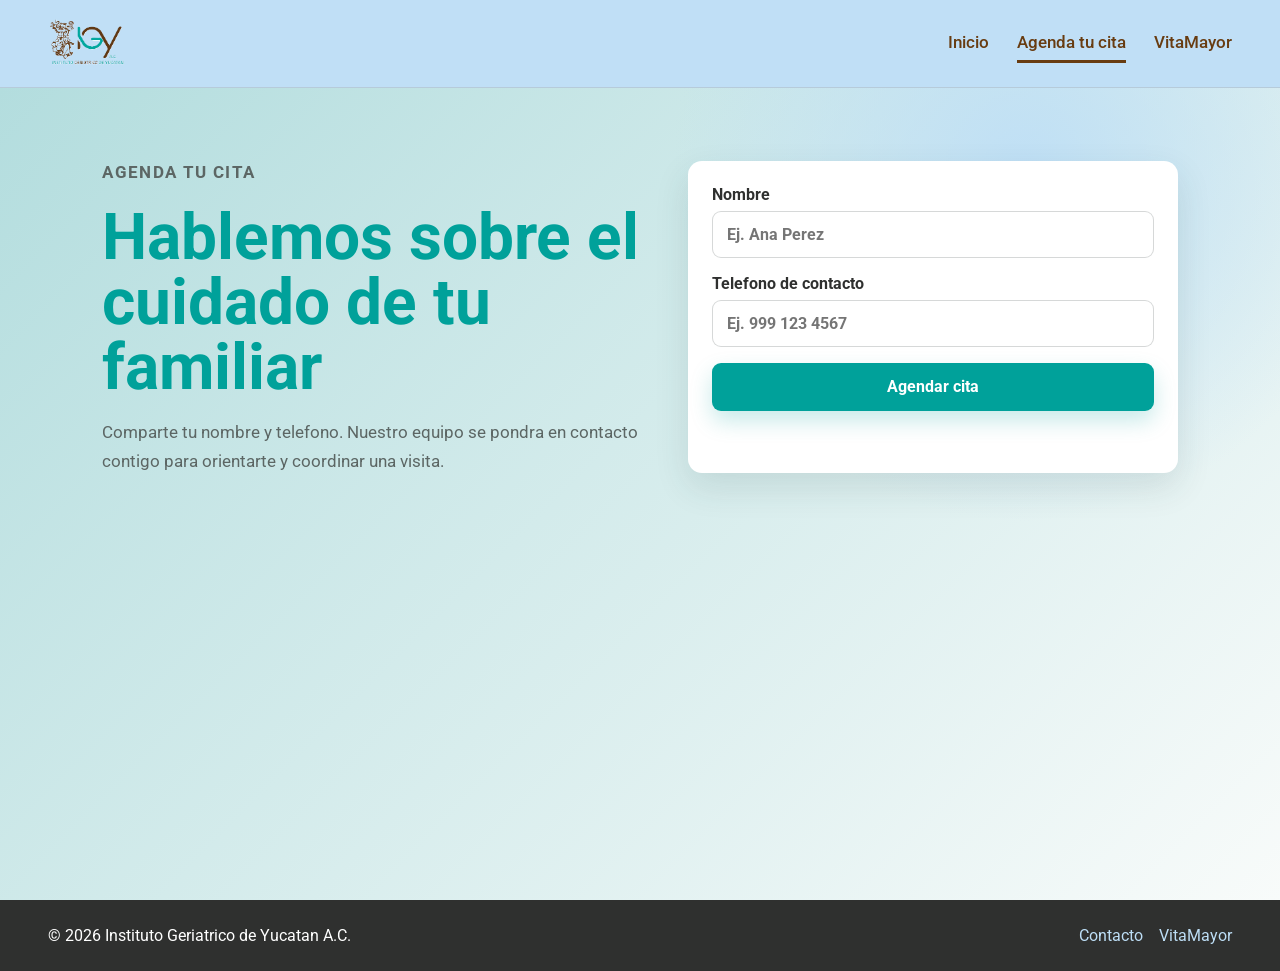
==== agenda.html @ 47db1faa "Add files via upload" ====
<!DOCTYPE html>
<html lang="es">

<head>
    <meta charset="UTF-8">
    <meta name="viewport" content="width=device-width, initial-scale=1.0">
    <title>Agenda tu cita - Instituto Geriatrico de Yucatan</title>
    <link rel="stylesheet" href="css/styles.css">
</head>

<body>
    <!-- HEADER: misma navegacion que la pagina principal -->
    <header class="site-header">
        <a class="brand" href="index.html" aria-label="Inicio IGY">
            <img src="img/Logos/LogPage.png" alt="Logo Instituto Geriatrico de Yucatan" class="brand-logo">
        </a>

        <nav class="main-nav" aria-label="Navegacion principal">
            <a href="index.html">Inicio</a>
            <a href="agenda.html" class="active">Agenda tu cita</a>
            <a href="https://vitamayor-demo.local" target="_blank" rel="noreferrer">VitaMayor</a>
        </nav>
    </header>

    <main class="agenda-page">
        <!-- AGENDA SIMPLE: formulario corto pedido por cliente -->
        <section class="agenda-hero">
            <div class="agenda-copy">
                <p class="eyebrow">Agenda tu cita</p>
                <h1>Hablemos sobre el cuidado de tu familiar</h1>
                <p>
                    Comparte tu nombre y telefono. Nuestro equipo se pondra en contacto contigo para orientarte y
                    coordinar una visita.
                </p>
            </div>

            <form class="appointment-card appointment-form" data-form-location="agenda">
                <label>
                    Nombre
                    <input type="text" name="nombre" placeholder="Ej. Ana Perez" required>
                </label>
                <label>
                    Telefono de contacto
                    <input type="tel" name="telefono" placeholder="Ej. 999 123 4567" required>
                </label>
                <button class="btn btn-primary" type="submit">Agendar cita</button>
                <p class="form-message" role="status" aria-live="polite"></p>
            </form>
        </section>
    </main>

    <footer class="site-footer">
        <p>&copy; 2026 Instituto Geriatrico de Yucatan A.C.</p>
        <div class="footer-links">
            <a href="index.html#contacto">Contacto</a>
            <a href="https://vitamayor-demo.local" target="_blank" rel="noreferrer">VitaMayor</a>
        </div>
    </footer>

    <script src="js/main.js"></script>
</body>

</html>
---- css/styles.css ----
/* ==========================================================================
   BASE VISUAL
   Variables principales de marca y reset general del sitio.
   ========================================================================== */
@import url('https://fonts.googleapis.com/css2?family=Outfit:wght@400;500;700&family=Roboto:wght@400;500;700&display=swap');

:root {
  --primary-teal: #00A19A;
  --primary-brown: #683C11;
  --secondary-light-blue: #BDDEF6;
  --secondary-mint: #B3DDDE;
  --soft-cream: #F8FBFA;
  --soft-green: #E7F5F3;
  --text-dark: #2F302F;
  --text-muted: #5C6664;
  --bg-white: #FFFFFF;
  --shadow-soft: 0 14px 35px rgba(31, 67, 65, 0.12);
  --radius: 14px;
}

* {
  box-sizing: border-box;
  margin: 0;
  padding: 0;
}

html {
  scroll-behavior: smooth;
}

body {
  background: var(--soft-cream);
  color: var(--text-dark);
  font-family: 'Neo Sans Pro', 'Roboto', 'Outfit', sans-serif;
}

img {
  display: block;
  max-width: 100%;
}

a {
  color: inherit;
}

/* ==========================================================================
   HEADER
   Navegacion simple: Inicio, Agenda tu cita y enlace externo VitaMayor.
   ========================================================================== */
.site-header {
  align-items: center;
  background: rgba(189, 222, 246, 0.94);
  border-bottom: 1px solid rgba(104, 60, 17, 0.12);
  display: flex;
  justify-content: space-between;
  min-height: 88px;
  padding: 12px 48px;
  position: sticky;
  top: 0;
  z-index: 20;
}

.brand {
  align-items: center;
  display: inline-flex;
  text-decoration: none;
}

.brand-logo {
  height: 62px;
  object-fit: contain;
  width: auto;
}

.main-nav {
  align-items: center;
  display: flex;
  gap: 28px;
}

.main-nav a {
  border-bottom: 3px solid transparent;
  color: var(--primary-brown);
  font-size: 1.05rem;
  font-weight: 500;
  padding: 8px 0;
  text-decoration: none;
}

.main-nav a:hover,
.main-nav a.active {
  border-bottom-color: var(--primary-brown);
}

/* ==========================================================================
   BOTONES Y ETIQUETAS
   Acciones principales y textos pequenos de seccion.
   ========================================================================== */
.btn {
  align-items: center;
  border: 0;
  border-radius: 9px;
  cursor: pointer;
  display: inline-flex;
  font: inherit;
  font-weight: 700;
  justify-content: center;
  min-height: 48px;
  padding: 13px 22px;
  text-decoration: none;
  transition: transform 0.18s ease, filter 0.18s ease, box-shadow 0.18s ease;
}

.btn:hover {
  filter: brightness(0.96);
  transform: translateY(-2px);
}

.btn:disabled {
  cursor: not-allowed;
  opacity: 0.7;
  transform: none;
}

.btn-primary {
  background: var(--primary-teal);
  box-shadow: 0 10px 22px rgba(0, 161, 154, 0.22);
  color: var(--bg-white);
}

.btn-secondary {
  background: var(--secondary-light-blue);
  color: var(--primary-brown);
}

.eyebrow {
  color: var(--primary-brown);
  font-size: 0.82rem;
  font-weight: 700;
  letter-spacing: 0.08em;
  text-transform: uppercase;
}

/* ==========================================================================
   HERO
   Primera impresion de la pagina: mensaje corto + imagen grande.
   ========================================================================== */
.hero-section {
  align-items: center;
  background:
    radial-gradient(circle at 12% 16%, rgba(255, 255, 255, 0.95), transparent 26%),
    linear-gradient(135deg, var(--secondary-mint), var(--secondary-light-blue));
  display: grid;
  gap: 38px;
  grid-template-columns: 1fr 1fr;
  min-height: 560px;
  padding: 64px max(34px, 8vw);
}

.hero-copy {
  display: grid;
  gap: 20px;
  max-width: 590px;
}

.hero-copy h1,
.agenda-copy h1 {
  color: var(--primary-teal);
  font-size: clamp(2.15rem, 5vw, 4.4rem);
  line-height: 1.02;
}

.hero-copy p,
.agenda-copy p,
.section-block p {
  color: var(--text-muted);
  font-size: 1.05rem;
  line-height: 1.7;
}

.hero-actions {
  display: flex;
  flex-wrap: wrap;
  gap: 14px;
}

.hero-media {
  background: var(--bg-white);
  border: 1px solid rgba(0, 161, 154, 0.12);
  border-radius: 24px;
  box-shadow: var(--shadow-soft);
  overflow: hidden;
  position: relative;
}

.hero-photo {
  aspect-ratio: 4 / 3;
  height: 100%;
  object-fit: cover;
  width: 100%;
}

.hero-media-caption {
  background: rgba(255, 255, 255, 0.92);
  border-radius: 14px;
  bottom: 18px;
  box-shadow: var(--shadow-soft);
  display: grid;
  gap: 4px;
  left: 18px;
  max-width: calc(100% - 36px);
  padding: 14px 16px;
  position: absolute;
}

.hero-media-caption span {
  color: var(--text-muted);
  font-size: 0.92rem;
}

/* ==========================================================================
   SECCIONES DE CONTENIDO
   Bloques sintetizados: quien somos, servicios, historia, instalaciones.
   ========================================================================== */
.section-block {
  margin: 0 auto;
  max-width: 1160px;
  padding: 64px 28px;
}

.section-heading {
  display: grid;
  gap: 10px;
  margin-bottom: 30px;
}

.section-heading.center {
  margin-left: auto;
  margin-right: auto;
  max-width: 720px;
  text-align: center;
}

.section-heading h2,
.story-section h2,
.agenda-preview h2,
.contact-section h2 {
  color: var(--primary-teal);
  font-size: clamp(1.85rem, 4vw, 3rem);
  line-height: 1.1;
}

.intro-grid {
  align-items: center;
  display: grid;
  gap: 36px;
  grid-template-columns: 0.8fr 1.2fr;
}

.service-grid {
  display: grid;
  gap: 22px;
  grid-template-columns: repeat(3, 1fr);
}

.service-card {
  background: var(--bg-white);
  border-radius: var(--radius);
  box-shadow: var(--shadow-soft);
  overflow: hidden;
}

.service-card img {
  aspect-ratio: 4 / 3;
  object-fit: cover;
  width: 100%;
}

.service-card div {
  display: grid;
  gap: 8px;
  padding: 20px;
}

.service-card h3,
.identity-band h3 {
  color: var(--primary-brown);
  font-size: 1.18rem;
}

.care-list {
  display: flex;
  flex-wrap: wrap;
  gap: 10px;
  justify-content: center;
  margin-top: 28px;
}

.care-list span {
  background: var(--soft-green);
  border: 1px solid rgba(0, 161, 154, 0.18);
  border-radius: 999px;
  color: var(--primary-teal);
  font-weight: 700;
  padding: 10px 14px;
}

.identity-band {
  display: grid;
  gap: 18px;
  grid-template-columns: repeat(3, 1fr);
}

.identity-band article {
  background: linear-gradient(145deg, var(--secondary-light-blue), var(--soft-green));
  border-radius: var(--radius);
  box-shadow: var(--shadow-soft);
  display: grid;
  gap: 10px;
  padding: 24px;
}

.story-section,
.contact-section,
.agenda-preview {
  align-items: center;
  display: grid;
  gap: 34px;
  grid-template-columns: 1fr 1fr;
}

.story-section img,
.gallery-grid img {
  border-radius: var(--radius);
  box-shadow: var(--shadow-soft);
  height: 100%;
  object-fit: cover;
  width: 100%;
}

.gallery-grid {
  display: grid;
  gap: 18px;
  grid-template-columns: 1.2fr 1fr 1fr;
}

.gallery-grid img {
  aspect-ratio: 4 / 3;
}

/* ==========================================================================
   AGENDA SIMPLE
   Formulario corto para prospectos. El backend recibe nombre y telefono.
   ========================================================================== */
.agenda-preview {
  background: linear-gradient(135deg, var(--soft-green), var(--secondary-light-blue));
  border-radius: 24px;
  box-shadow: var(--shadow-soft);
  margin-bottom: 64px;
  padding: 42px;
}

.appointment-form,
.appointment-card {
  background: var(--bg-white);
  border-radius: var(--radius);
  box-shadow: var(--shadow-soft);
  display: grid;
  gap: 16px;
  padding: 24px;
}

.appointment-form label {
  color: var(--text-dark);
  display: grid;
  font-weight: 700;
  gap: 7px;
}

.appointment-form input {
  border: 1.5px solid rgba(92, 102, 100, 0.25);
  border-radius: 9px;
  color: var(--text-dark);
  font: inherit;
  padding: 13px 14px;
}

.appointment-form input:focus {
  border-color: var(--primary-teal);
  box-shadow: 0 0 0 3px rgba(0, 161, 154, 0.14);
  outline: none;
}

.form-message {
  color: var(--text-muted);
  font-weight: 700;
  min-height: 22px;
}

.form-message.success {
  color: var(--primary-teal);
}

.form-message.error {
  color: #B91C1C;
}

.form-message.loading {
  color: var(--primary-brown);
}

.agenda-page {
  background:
    radial-gradient(circle at 80% 10%, rgba(189, 222, 246, 0.9), transparent 28%),
    linear-gradient(135deg, var(--secondary-mint), var(--soft-cream));
  min-height: calc(100vh - 88px);
  padding: 70px max(26px, 8vw);
}

.agenda-hero {
  align-items: center;
  display: grid;
  gap: 42px;
  grid-template-columns: 1fr 0.9fr;
  margin: 0 auto;
  max-width: 1080px;
}

.agenda-copy {
  display: grid;
  gap: 18px;
}

/* ==========================================================================
   CONTACTO Y FOOTER
   Cierre de confianza con datos reales y mapa.
   ========================================================================== */
.contact-section {
  align-items: stretch;
}

.contact-list {
  color: var(--text-muted);
  display: grid;
  gap: 12px;
  line-height: 1.6;
  list-style: none;
  margin-top: 20px;
}

.contact-list strong {
  color: var(--text-dark);
}

.contact-section iframe {
  border: 0;
  border-radius: var(--radius);
  box-shadow: var(--shadow-soft);
  min-height: 320px;
  width: 100%;
}

.site-footer {
  align-items: center;
  background: var(--text-dark);
  color: var(--bg-white);
  display: flex;
  justify-content: space-between;
  padding: 26px 48px;
}

.footer-links {
  display: flex;
  gap: 16px;
}

.footer-links a {
  color: var(--secondary-light-blue);
  text-decoration: none;
}

.redirect-page {
  display: grid;
  gap: 14px;
  margin: 80px auto;
  max-width: 640px;
  padding: 24px;
}

/* ==========================================================================
   RESPONSIVE
   Ajustes para tablet y movil.
   ========================================================================== */
@media (max-width: 860px) {
  .site-header {
    align-items: flex-start;
    flex-direction: column;
    gap: 12px;
    padding: 14px 24px;
    position: static;
  }

  .main-nav {
    flex-wrap: wrap;
    gap: 18px;
  }

  .hero-section,
  .intro-grid,
  .story-section,
  .contact-section,
  .agenda-preview,
  .agenda-hero {
    grid-template-columns: 1fr;
  }

  .service-grid,
  .identity-band,
  .gallery-grid {
    grid-template-columns: 1fr;
  }

  .hero-section {
    padding: 44px 22px;
  }

  .section-block {
    padding: 44px 22px;
  }

  .agenda-preview {
    border-radius: 0;
    margin-bottom: 0;
  }

  .site-footer {
    align-items: flex-start;
    flex-direction: column;
    gap: 14px;
    padding: 26px 24px;
  }
}
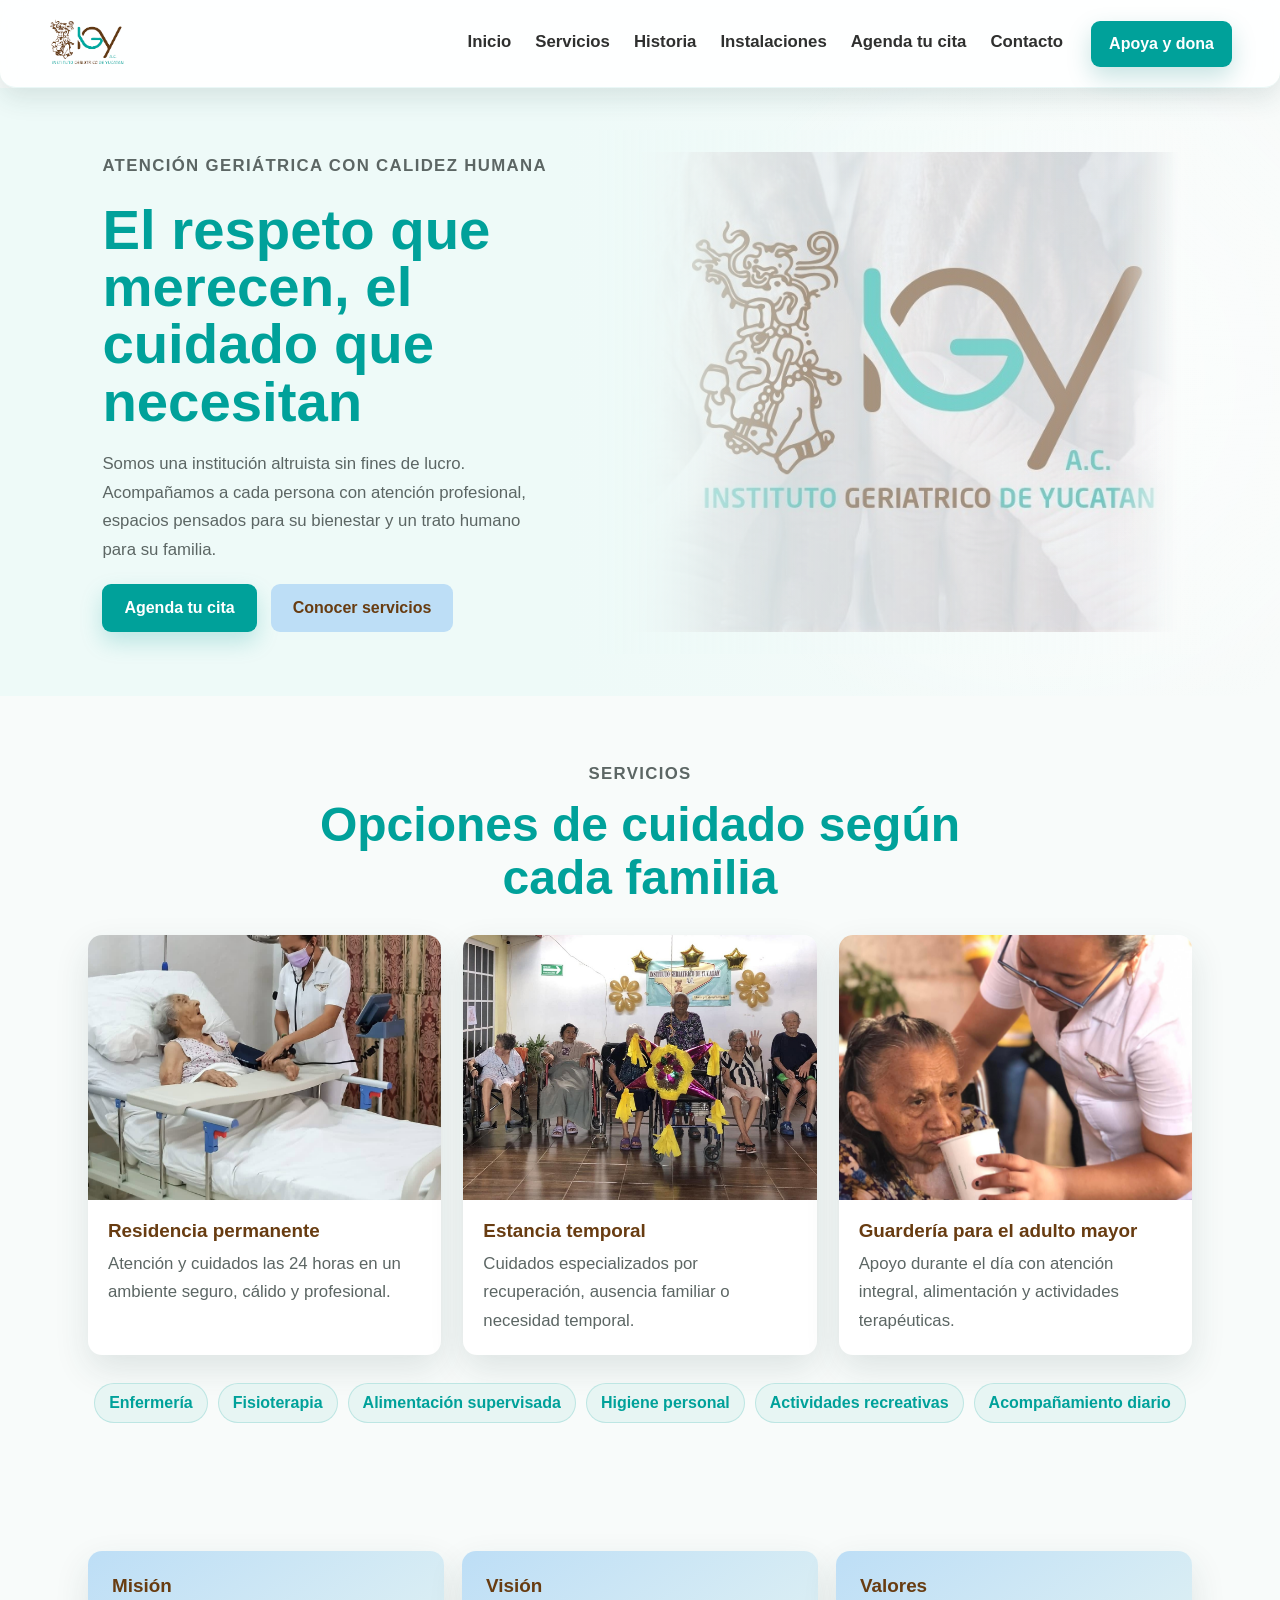
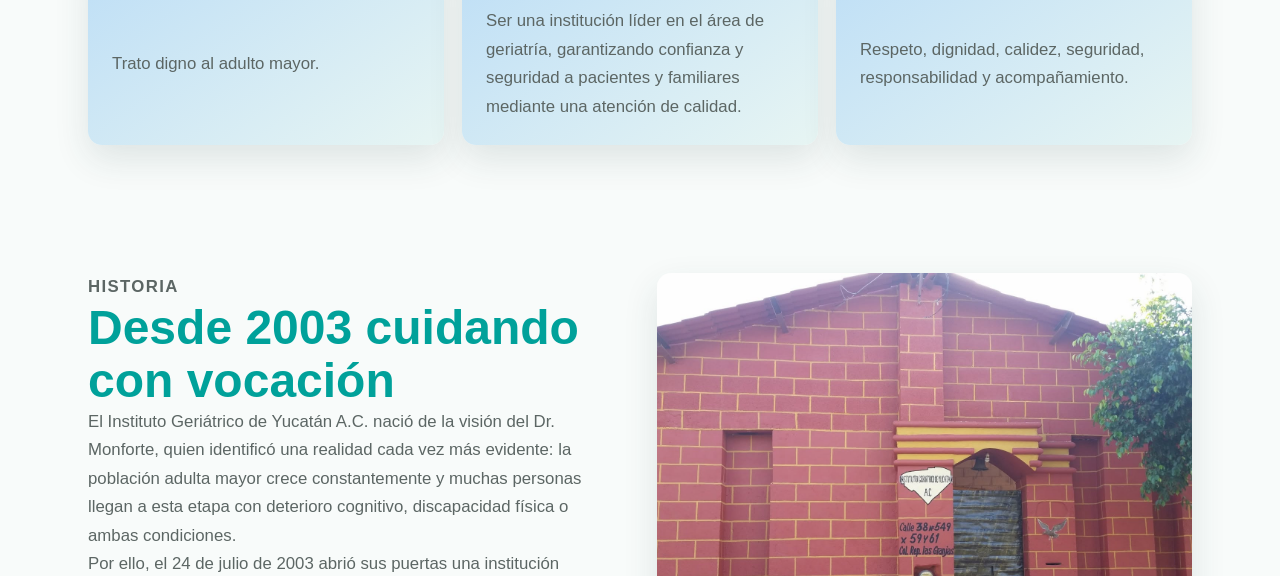
==== commit 89095bf6: "Add files via upload" ====
--- a/agenda.html
+++ b/agenda.html
@@ -1,63 +1,19 @@
 <!DOCTYPE html>
-<html lang="es">
+<html lang="es-MX">
 
 <head>
     <meta charset="UTF-8">
     <meta name="viewport" content="width=device-width, initial-scale=1.0">
-    <title>Agenda tu cita - Instituto Geriatrico de Yucatan</title>
+    <meta http-equiv="refresh" content="0; url=index.html#agenda">
+    <title>Agenda tu cita - Instituto Geriátrico de Yucatán</title>
     <link rel="stylesheet" href="css/styles.css">
 </head>
 
 <body>
-    <!-- HEADER: misma navegacion que la pagina principal -->
-    <header class="site-header">
-        <a class="brand" href="index.html" aria-label="Inicio IGY">
-            <img src="img/Logos/LogPage.png" alt="Logo Instituto Geriatrico de Yucatan" class="brand-logo">
-        </a>
-
-        <nav class="main-nav" aria-label="Navegacion principal">
-            <a href="index.html">Inicio</a>
-            <a href="agenda.html" class="active">Agenda tu cita</a>
-            <a href="https://vitamayor-demo.local" target="_blank" rel="noreferrer">VitaMayor</a>
-        </nav>
-    </header>
-
-    <main class="agenda-page">
-        <!-- AGENDA SIMPLE: formulario corto pedido por cliente -->
-        <section class="agenda-hero">
-            <div class="agenda-copy">
-                <p class="eyebrow">Agenda tu cita</p>
-                <h1>Hablemos sobre el cuidado de tu familiar</h1>
-                <p>
-                    Comparte tu nombre y telefono. Nuestro equipo se pondra en contacto contigo para orientarte y
-                    coordinar una visita.
-                </p>
-            </div>
-
-            <form class="appointment-card appointment-form" data-form-location="agenda">
-                <label>
-                    Nombre
-                    <input type="text" name="nombre" placeholder="Ej. Ana Perez" required>
-                </label>
-                <label>
-                    Telefono de contacto
-                    <input type="tel" name="telefono" placeholder="Ej. 999 123 4567" required>
-                </label>
-                <button class="btn btn-primary" type="submit">Agendar cita</button>
-                <p class="form-message" role="status" aria-live="polite"></p>
-            </form>
-        </section>
+    <main class="redirect-page">
+        <h1>Agenda tu cita ahora vive en Inicio</h1>
+        <p>Si no eres redirigido automáticamente, entra a <a href="index.html#agenda">Agenda tu cita</a>.</p>
     </main>
-
-    <footer class="site-footer">
-        <p>&copy; 2026 Instituto Geriatrico de Yucatan A.C.</p>
-        <div class="footer-links">
-            <a href="index.html#contacto">Contacto</a>
-            <a href="https://vitamayor-demo.local" target="_blank" rel="noreferrer">VitaMayor</a>
-        </div>
-    </footer>
-
-    <script src="js/main.js"></script>
 </body>
 
 </html>
--- a/css/styles.css
+++ b/css/styles.css
@@ -28,12 +28,20 @@
   scroll-behavior: smooth;
 }
 
+main section {
+  scroll-margin-top: 108px;
+}
+
 body {
   background: var(--soft-cream);
   color: var(--text-dark);
   font-family: 'Neo Sans Pro', 'Roboto', 'Outfit', sans-serif;
 }
 
+body.modal-open {
+  overflow: hidden;
+}
+
 img {
   display: block;
   max-width: 100%;
@@ -45,13 +53,17 @@
 
 /* ==========================================================================
    HEADER
-   Navegacion simple: Inicio, Agenda tu cita y enlace externo VitaMayor.
+   Navegación simple: Inicio y Agenda tu cita.
    ========================================================================== */
 .site-header {
   align-items: center;
-  background: rgba(189, 222, 246, 0.94);
-  border-bottom: 1px solid rgba(104, 60, 17, 0.12);
+  background: rgba(255, 255, 255, 0.84);
+  border-bottom: 1px solid rgba(0, 161, 154, 0.08);
+  border-radius: 0 0 16px 16px;
+  box-shadow: 0 10px 26px rgba(31, 67, 65, 0.12);
+  backdrop-filter: blur(16px);
   display: flex;
+  gap: 28px;
   justify-content: space-between;
   min-height: 88px;
   padding: 12px 48px;
@@ -75,26 +87,40 @@
 .main-nav {
   align-items: center;
   display: flex;
-  gap: 28px;
+  flex: 1;
+  gap: 24px;
+  justify-content: flex-end;
 }
 
 .main-nav a {
   border-bottom: 3px solid transparent;
-  color: var(--primary-brown);
+  color: var(--text-dark);
   font-size: 1.05rem;
-  font-weight: 500;
+  font-weight: 700;
   padding: 8px 0;
   text-decoration: none;
 }
 
-.main-nav a:hover,
-.main-nav a.active {
-  border-bottom-color: var(--primary-brown);
+.main-nav a:hover {
+  border-bottom-color: var(--primary-teal);
+  color: var(--primary-teal);
+}
+
+.donation-button {
+  background: var(--primary-teal);
+  border-radius: 9px;
+  box-shadow: 0 10px 24px rgba(0, 128, 122, 0.22);
+  color: var(--bg-white);
+  font-weight: 700;
+  min-width: 128px;
+  padding: 14px 18px;
+  text-align: center;
+  text-decoration: none;
 }
 
 /* ==========================================================================
    BOTONES Y ETIQUETAS
-   Acciones principales y textos pequenos de seccion.
+   Acciones principales y textos pequeños de sección.
    ========================================================================== */
 .btn {
   align-items: center;
@@ -143,30 +169,34 @@
 
 /* ==========================================================================
    HERO
-   Primera impresion de la pagina: mensaje corto + imagen grande.
+   Primera impresión de la página: mensaje corto + imagen grande.
    ========================================================================== */
 .hero-section {
   align-items: center;
   background:
-    radial-gradient(circle at 12% 16%, rgba(255, 255, 255, 0.95), transparent 26%),
-    linear-gradient(135deg, var(--secondary-mint), var(--secondary-light-blue));
-  display: grid;
-  gap: 38px;
-  grid-template-columns: 1fr 1fr;
-  min-height: 560px;
+    radial-gradient(circle at 82% 48%, rgba(255, 255, 255, 0.75), transparent 34%),
+    linear-gradient(90deg, #eefaf8 0%, #eefaf8 44%, #f8fbfa 100%);
+  display: grid;
+  gap: clamp(24px, 5vw, 68px);
+  grid-template-columns: minmax(0, 0.9fr) minmax(320px, 1.1fr);
+  min-height: 600px;
   padding: 64px max(34px, 8vw);
+  overflow: hidden;
+  position: relative;
 }
 
 .hero-copy {
   display: grid;
   gap: 20px;
-  max-width: 590px;
+  max-width: 520px;
+  position: relative;
+  z-index: 1;
 }
 
 .hero-copy h1,
 .agenda-copy h1 {
   color: var(--primary-teal);
-  font-size: clamp(2.15rem, 5vw, 4.4rem);
+  font-size: clamp(2.15rem, 4.4vw, 3.95rem);
   line-height: 1.02;
 }
 
@@ -185,42 +215,36 @@
 }
 
 .hero-media {
-  background: var(--bg-white);
-  border: 1px solid rgba(0, 161, 154, 0.12);
-  border-radius: 24px;
-  box-shadow: var(--shadow-soft);
-  overflow: hidden;
+  align-self: stretch;
+  min-height: 420px;
   position: relative;
 }
 
-.hero-photo {
-  aspect-ratio: 4 / 3;
+.hero-media::before {
+  background:
+    linear-gradient(90deg, rgba(238, 250, 248, 0.98), rgba(238, 250, 248, 0.28) 34%, rgba(255, 255, 255, 0.08)),
+    radial-gradient(circle at 78% 45%, rgba(255, 255, 255, 0.16), transparent 42%);
+  content: "";
+  inset: -22px;
+  pointer-events: none;
+  position: absolute;
+  z-index: 1;
+}
+
+.hero-media img {
   height: 100%;
+  min-height: 420px;
   object-fit: cover;
+  object-position: center;
+  opacity: 0.72;
   width: 100%;
-}
-
-.hero-media-caption {
-  background: rgba(255, 255, 255, 0.92);
-  border-radius: 14px;
-  bottom: 18px;
-  box-shadow: var(--shadow-soft);
-  display: grid;
-  gap: 4px;
-  left: 18px;
-  max-width: calc(100% - 36px);
-  padding: 14px 16px;
-  position: absolute;
-}
-
-.hero-media-caption span {
-  color: var(--text-muted);
-  font-size: 0.92rem;
+  -webkit-mask-image: linear-gradient(90deg, transparent 0%, #000 16%, #000 88%, transparent 100%);
+  mask-image: linear-gradient(90deg, transparent 0%, #000 16%, #000 88%, transparent 100%);
 }
 
 /* ==========================================================================
    SECCIONES DE CONTENIDO
-   Bloques sintetizados: quien somos, servicios, historia, instalaciones.
+   Bloques sintetizados: servicios, historia, instalaciones.
    ========================================================================== */
 .section-block {
   margin: 0 auto;
@@ -250,13 +274,6 @@
   line-height: 1.1;
 }
 
-.intro-grid {
-  align-items: center;
-  display: grid;
-  gap: 36px;
-  grid-template-columns: 0.8fr 1.2fr;
-}
-
 .service-grid {
   display: grid;
   gap: 22px;
@@ -329,8 +346,7 @@
   grid-template-columns: 1fr 1fr;
 }
 
-.story-section img,
-.gallery-grid img {
+.story-section img {
   border-radius: var(--radius);
   box-shadow: var(--shadow-soft);
   height: 100%;
@@ -338,19 +354,206 @@
   width: 100%;
 }
 
+.story-open {
+  margin-top: 18px;
+}
+
+.story-modal[hidden] {
+  display: none;
+}
+
+.story-modal {
+  align-items: center;
+  display: grid;
+  inset: 0;
+  padding: clamp(18px, 4vw, 48px);
+  position: fixed;
+  z-index: 100;
+}
+
+.story-modal-backdrop {
+  background: rgba(19, 35, 37, 0.72);
+  border: 0;
+  cursor: pointer;
+  inset: 0;
+  position: absolute;
+}
+
+.story-modal-panel {
+  background: var(--bg-white);
+  border-radius: 24px;
+  box-shadow: 0 24px 80px rgba(0, 0, 0, 0.28);
+  display: grid;
+  grid-template-columns: 0.9fr 1.1fr;
+  margin: 0 auto;
+  max-height: min(86vh, 820px);
+  max-width: 1180px;
+  overflow: hidden;
+  position: relative;
+  width: 100%;
+}
+
+.story-modal-media {
+  animation: storyImageIn 0.42s ease both;
+  background: var(--secondary-mint);
+  min-height: 560px;
+}
+
+.story-modal-media img {
+  height: 100%;
+  object-fit: cover;
+  width: 100%;
+}
+
+.story-modal-content {
+  animation: storyTextIn 0.42s ease 0.08s both;
+  display: grid;
+  gap: 14px;
+  max-height: min(86vh, 820px);
+  overflow: auto;
+  padding: clamp(24px, 4vw, 44px);
+}
+
+.story-modal-content h2 {
+  color: var(--primary-teal);
+  font-size: clamp(1.7rem, 3vw, 2.8rem);
+  line-height: 1.08;
+}
+
+.story-modal-text {
+  display: grid;
+  gap: 14px;
+  text-align: justify;
+  hyphens: auto;
+}
+
+.story-modal:not([hidden]) .story-modal-text p {
+  animation: storyParagraphIn 0.9s cubic-bezier(0.2, 0.8, 0.2, 1) both;
+}
+
+.story-modal:not([hidden]) .story-modal-text p:nth-child(1) {
+  animation-delay: 0.24s;
+}
+
+.story-modal:not([hidden]) .story-modal-text p:nth-child(2) {
+  animation-delay: 0.42s;
+}
+
+.story-modal:not([hidden]) .story-modal-text p:nth-child(3) {
+  animation-delay: 0.6s;
+}
+
+.story-modal:not([hidden]) .story-modal-text p:nth-child(4) {
+  animation-delay: 0.78s;
+}
+
+.story-modal:not([hidden]) .story-modal-text p:nth-child(5) {
+  animation-delay: 0.96s;
+}
+
+.story-back {
+  align-items: center;
+  background: var(--secondary-light-blue);
+  border: 0;
+  border-radius: 9px;
+  color: var(--primary-brown);
+  cursor: pointer;
+  display: inline-flex;
+  font: inherit;
+  font-weight: 700;
+  justify-self: start;
+  min-height: 44px;
+  padding: 10px 16px;
+}
+
+@keyframes storyImageIn {
+  from {
+    opacity: 0;
+    transform: translateX(90px) scale(0.96);
+  }
+
+  to {
+    opacity: 1;
+    transform: translateX(0) scale(1);
+  }
+}
+
+@keyframes storyTextIn {
+  from {
+    opacity: 0;
+    transform: translateX(70px);
+  }
+
+  to {
+    opacity: 1;
+    transform: translateX(0);
+  }
+}
+
+@keyframes storyParagraphIn {
+  from {
+    clip-path: inset(0 0 100% 0);
+    opacity: 0;
+    transform: translateY(18px);
+  }
+
+  to {
+    clip-path: inset(0 0 0 0);
+    opacity: 1;
+    transform: translateY(0);
+  }
+}
+
+.reveal-ready {
+  opacity: 0;
+  transform: translateY(26px);
+  transition: opacity 0.72s ease, transform 0.72s ease;
+}
+
+.reveal-ready.is-visible {
+  opacity: 1;
+  transform: translateY(0);
+}
+
+.service-card.reveal-ready,
+.gallery-card.reveal-ready,
+.identity-band article.reveal-ready {
+  transition-delay: var(--reveal-delay, 0ms);
+}
+
 .gallery-grid {
   display: grid;
   gap: 18px;
-  grid-template-columns: 1.2fr 1fr 1fr;
-}
-
-.gallery-grid img {
+  grid-template-columns: repeat(3, 1fr);
+}
+
+.gallery-card {
+  background: var(--bg-white);
+  border-radius: var(--radius);
+  box-shadow: var(--shadow-soft);
+  overflow: hidden;
+}
+
+.gallery-card img {
   aspect-ratio: 4 / 3;
+  object-fit: cover;
+  width: 100%;
+}
+
+.gallery-card figcaption {
+  display: grid;
+  gap: 8px;
+  padding: 18px;
+}
+
+.gallery-card h3 {
+  color: var(--primary-brown);
+  font-size: 1.08rem;
 }
 
 /* ==========================================================================
    AGENDA SIMPLE
-   Formulario corto para prospectos. El backend recibe nombre y telefono.
+   Formulario corto para prospectos. El backend recibe nombre y teléfono.
    ========================================================================== */
 .agenda-preview {
   background: linear-gradient(135deg, var(--soft-green), var(--secondary-light-blue));
@@ -465,8 +668,19 @@
   background: var(--text-dark);
   color: var(--bg-white);
   display: flex;
+  gap: 18px;
   justify-content: space-between;
   padding: 26px 48px;
+}
+
+.site-footer p {
+  margin: 0;
+}
+
+.footer-schedule {
+  color: var(--secondary-light-blue);
+  font-weight: 700;
+  text-align: center;
 }
 
 .footer-links {
@@ -489,7 +703,7 @@
 
 /* ==========================================================================
    RESPONSIVE
-   Ajustes para tablet y movil.
+   Ajustes para tablet y móvil.
    ========================================================================== */
 @media (max-width: 860px) {
   .site-header {
@@ -503,10 +717,14 @@
   .main-nav {
     flex-wrap: wrap;
     gap: 18px;
+    justify-content: flex-start;
+  }
+
+  .donation-button {
+    min-width: auto;
   }
 
   .hero-section,
-  .intro-grid,
   .story-section,
   .contact-section,
   .agenda-preview,
@@ -521,7 +739,20 @@
   }
 
   .hero-section {
+    background:
+      linear-gradient(180deg, #eefaf8 0%, #f8fbfa 100%);
+    gap: 20px;
+    grid-template-columns: 1fr;
+    min-height: 520px;
     padding: 44px 22px;
+  }
+
+  .hero-media {
+    min-height: 260px;
+  }
+
+  .hero-media img {
+    min-height: 260px;
   }
 
   .section-block {
@@ -531,6 +762,19 @@
   .agenda-preview {
     border-radius: 0;
     margin-bottom: 0;
+  }
+
+  .story-modal-panel {
+    grid-template-columns: 1fr;
+    max-height: 90vh;
+  }
+
+  .story-modal-media {
+    min-height: 230px;
+  }
+
+  .story-modal-content {
+    max-height: calc(90vh - 230px);
   }
 
   .site-footer {
@@ -540,3 +784,23 @@
     padding: 26px 24px;
   }
 }
+
+@media (prefers-reduced-motion: reduce) {
+  html {
+    scroll-behavior: auto;
+  }
+
+  *,
+  *::before,
+  *::after {
+    animation-duration: 0.01ms !important;
+    animation-iteration-count: 1 !important;
+    scroll-behavior: auto !important;
+    transition-duration: 0.01ms !important;
+  }
+
+  .reveal-ready {
+    opacity: 1;
+    transform: none;
+  }
+}
